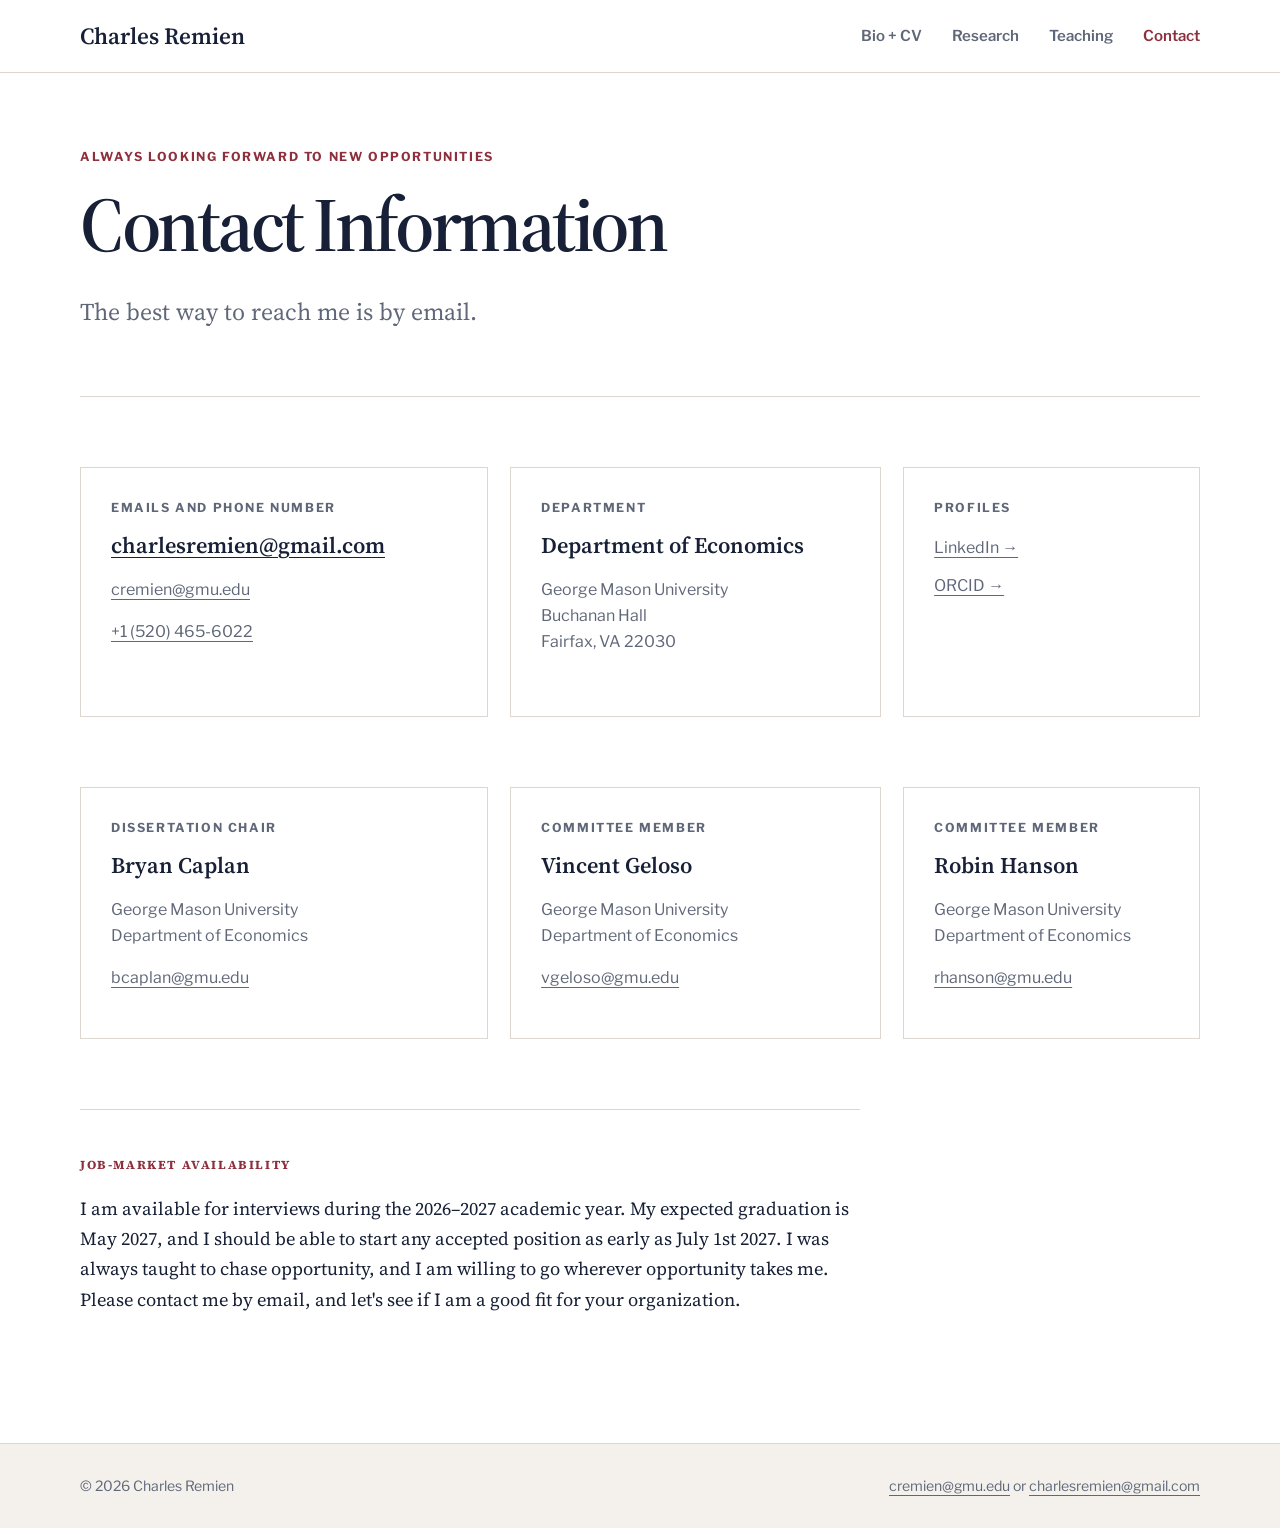
==== contact.html @ 0e4fc5bb "Initial commit: economics job market website" ====
<!DOCTYPE html>
<html lang="en">
<head>
  <meta charset="UTF-8">
  <meta name="viewport" content="width=device-width, initial-scale=1.0">
  <meta name="description" content="Contact Charles Remien">
  <title>Contact | Charles Remien</title>
  <link rel="preconnect" href="https://fonts.googleapis.com">
  <link rel="preconnect" href="https://fonts.gstatic.com" crossorigin>
  <link href="https://fonts.googleapis.com/css2?family=Libre+Franklin:wght@400;500;600;700&family=Source+Serif+4:opsz,wght@8..60,400;8..60,600&display=swap" rel="stylesheet">
  <link rel="stylesheet" href="assets/css/style.css">
</head>
<body>
  <header class="site-header">
    <div class="container nav-wrap">
      <a class="site-name" href="index.html">Charles Remien</a>
      <button class="menu-button" aria-label="Open navigation" aria-expanded="false">Menu</button>
      <nav class="site-nav" aria-label="Main navigation">
        <a href="index.html">Bio + CV</a>
        <a href="research.html">Research</a>
        <a href="teaching.html">Teaching</a>
        <a class="active" href="contact.html">Contact</a>
      </nav>
    </div>
  </header>

  <main class="page-main container">
    <header class="page-header">
      <p class="eyebrow">Always looking forward to new opportunities</p>
      <h1>Contact Information</h1>
      <p class="lead narrow">
        The best way to reach me is by email.
      </p>
    </header>

    <section class="contact-layout">
      <div class="card contact-card">
        <p class="section-label">Emails and Phone Number</p>
        <h2><a href="mailto:charlesremien@gmail.com">charlesremien@gmail.com</a></h2>
        <p><a href="mailto:cremien@gmu.edu">cremien@gmu.edu</a></p>
        <p><a href="tel:+15204656022">+1 (520) 465-6022</a></p>
      </div>

      <div class="card contact-card">
        <p class="section-label">Department</p>
        <h2>Department of Economics</h2>
        <p>
          George Mason University<br>
          Buchanan Hall<br>
          Fairfax, VA 22030
        </p>
      </div>

      <div class="card contact-card">
        <p class="section-label">Profiles</p>
        <ul class="profile-links">
          <li><a href="https://www.linkedin.com/in/charlesremien/">LinkedIn →</a></li>
          <li><a href="https://orcid.org/0009-0003-9861-1298">ORCID →</a></li>
        </ul>
      </div>
    </section>

    <section class="contact-layout">
      <div class="card contact-card">
        <p class="section-label">Dissertation Chair</p>
        <h2>Bryan Caplan</h2>
        <p>
          George Mason University<br>
          Department of Economics
        </p>
        <p><a href="mailto:bcaplan@gmu.edu">bcaplan@gmu.edu</a></p>
      </div>

      <div class="card contact-card">
        <p class="section-label">Committee Member</p>
        <h2>Vincent Geloso</h2>
        <p>
          George Mason University<br>
          Department of Economics
        </p>
        <p><a href="mailto:vgeloso@gmu.edu">vgeloso@gmu.edu</a></p>
      </div>

      <div class="card contact-card">
        <p class="section-label">Committee Member</p>
        <h2>Robin Hanson</h2>
        <p>
          George Mason University<br>
          Department of Economics
        </p>
        <p><a href="mailto:rhanson@gmu.edu">rhanson@gmu.edu</a></p>
      </div>
    </section>

    <section class="availability">
      <p class="section-label">Job-market availability</p>
      <p>
        I am available for interviews during the 2026–2027 academic year. My
        expected graduation is May 2027, and I should be able to start any
        accepted position as early as July 1st 2027. I was always taught to
        chase opportunity, and I am willing to go wherever opportunity takes
        me. Please contact me by email, and let's see if I am a good fit for
        your organization.
      </p>
    </section>
  </main>

  <footer class="site-footer">
    <div class="container footer-wrap">
      <p>© <span id="year"></span> Charles Remien</p>
      <p><a href="mailto:cremien@gmu.edu">cremien@gmu.edu</a> or <a href="mailto:charlesremien@gmail.com">charlesremien@gmail.com</a></p>
    </div>
  </footer>

  <script src="assets/js/main.js"></script>
</body>
</html>
---- assets/css/style.css ----
:root {
  --ink: #172036;
  --muted: #5f6778;
  --accent: #8d2f3c;
  --accent-dark: #68212b;
  --paper: #ffffff;
  --soft: #f4f1ec;
  --line: #dcd8d1;
  --max-width: 1120px;
}

* {
  box-sizing: border-box;
}

html {
  scroll-behavior: smooth;
}

body {
  margin: 0;
  color: var(--ink);
  background: var(--paper);
  font-family: "Libre Franklin", Arial, sans-serif;
  line-height: 1.65;
}

a {
  color: inherit;
  text-decoration-thickness: 1px;
  text-underline-offset: 4px;
}

img {
  max-width: 100%;
}

.container {
  width: min(calc(100% - 40px), var(--max-width));
  margin-inline: auto;
}

.site-header {
  position: sticky;
  top: 0;
  z-index: 10;
  background: rgba(255, 255, 255, 0.96);
  border-bottom: 1px solid var(--line);
  backdrop-filter: blur(10px);
}

.nav-wrap {
  min-height: 72px;
  display: flex;
  align-items: center;
  justify-content: space-between;
  gap: 30px;
}

.site-name {
  font-family: "Source Serif 4", Georgia, serif;
  font-size: 1.45rem;
  font-weight: 600;
  text-decoration: none;
}

.site-nav {
  display: flex;
  align-items: center;
  gap: 30px;
}

.site-nav a {
  color: var(--muted);
  font-size: 0.94rem;
  font-weight: 600;
  text-decoration: none;
}

.site-nav a:hover,
.site-nav a.active {
  color: var(--accent);
}

.menu-button {
  display: none;
  padding: 8px 12px;
  color: var(--ink);
  background: transparent;
  border: 1px solid var(--line);
  border-radius: 4px;
  font: inherit;
}

.hero {
  min-height: 620px;
  display: grid;
  grid-template-columns: 1.35fr 0.65fr;
  align-items: center;
  gap: 90px;
  padding-block: 90px;
}

.eyebrow,
.section-label,
.course-level {
  margin: 0 0 14px;
  color: var(--accent);
  font-size: 0.77rem;
  font-weight: 700;
  letter-spacing: 0.13em;
  text-transform: uppercase;
}

h1,
h2 {
  font-family: "Source Serif 4", Georgia, serif;
  line-height: 1.14;
}

h1 {
  margin: 0 0 24px;
  font-size: clamp(3.1rem, 7vw, 5.9rem);
  font-weight: 600;
  letter-spacing: -0.045em;
}

h2 {
  margin-top: 0;
  font-size: clamp(1.55rem, 3vw, 2.2rem);
  font-weight: 600;
}

.lead {
  max-width: 720px;
  margin: 0;
  color: var(--muted);
  font-family: "Source Serif 4", Georgia, serif;
  font-size: clamp(1.2rem, 2vw, 1.5rem);
  line-height: 1.6;
}

.narrow {
  max-width: 760px;
}

.button-row {
  display: flex;
  flex-wrap: wrap;
  gap: 14px;
  margin-top: 34px;
}

.button {
  display: inline-block;
  padding: 12px 20px;
  border: 1px solid var(--accent);
  border-radius: 3px;
  font-size: 0.92rem;
  font-weight: 700;
  text-decoration: none;
}

.button.primary {
  color: #fff;
  background: var(--accent);
}

.button.primary:hover {
  background: var(--accent-dark);
}

.button.secondary {
  color: var(--accent);
}

.portrait-wrap {
  position: relative;
}

.portrait-wrap::before {
  content: "";
  position: absolute;
  inset: 22px -22px -22px 22px;
  background: var(--soft);
  z-index: -1;
}

.portrait {
  display: block;
  width: 100%;
  aspect-ratio: 4 / 5;
  object-fit: cover;
  border: 1px solid var(--line);
}

.section {
  padding-block: 92px;
}

.muted-section {
  background: var(--soft);
}

.two-column {
  display: grid;
  grid-template-columns: 0.65fr 1.35fr;
  gap: 80px;
}

.prose {
  max-width: 760px;
  color: #343b4a;
  font-family: "Source Serif 4", Georgia, serif;
  font-size: 1.16rem;
}

.prose p:first-child {
  margin-top: 0;
}

.card {
  border: 1px solid var(--line);
  background: #fff;
}

.cv-card {
  display: flex;
  align-items: center;
  justify-content: space-between;
  gap: 30px;
  padding: 34px;
}

.cv-card p {
  max-width: 700px;
  margin-bottom: 0;
  color: var(--muted);
}

.text-link,
.paper-links a {
  color: var(--accent);
  font-weight: 700;
  white-space: nowrap;
}

.page-main {
  padding-block: 74px 110px;
}

.page-header {
  padding-bottom: 65px;
  border-bottom: 1px solid var(--line);
}

.page-header h1 {
  max-width: 900px;
  font-size: clamp(2.8rem, 6vw, 5.2rem);
}

.research-section,
.section-block {
  padding-top: 70px;
}

.paper {
  padding: 30px 0;
  border-bottom: 1px solid var(--line);
}

.paper:first-of-type {
  border-top: 1px solid var(--line);
}

.featured-paper {
  padding: 34px;
  border: 1px solid var(--line);
  background: var(--soft);
}

.paper-heading {
  display: flex;
  justify-content: space-between;
  gap: 30px;
}

.paper h2 {
  margin-bottom: 8px;
  font-size: 1.62rem;
}

.paper-meta {
  margin: 0;
  color: var(--muted);
  font-size: 0.93rem;
}

.paper-links {
  display: flex;
  flex-wrap: wrap;
  align-items: flex-start;
  gap: 16px;
}

.paper-links a {
  font-size: 0.9rem;
}

.compact-paper .paper-links {
  margin-top: 16px;
}

.project-list,
.resource-list,
.profile-links {
  padding-left: 1.2rem;
}

.project-list li,
.resource-list li,
.profile-links li {
  margin-bottom: 12px;
}

.course-grid {
  display: grid;
  grid-template-columns: repeat(3, 1fr);
  gap: 22px;
}

.course-card {
  padding: 28px;
}

.course-card h2 {
  min-height: 2.4em;
  font-size: 1.45rem;
}

.course-card > p:not(.course-level) {
  color: var(--muted);
}

.tag-row {
  display: flex;
  flex-wrap: wrap;
  gap: 8px;
  margin: 22px 0;
}

.tag-row span {
  padding: 4px 9px;
  color: var(--muted);
  background: var(--soft);
  border-radius: 2px;
  font-size: 0.76rem;
}

.contact-layout {
  display: grid;
  grid-template-columns: 1.1fr 1fr 0.8fr;
  gap: 22px;
  padding-top: 70px;
}

.contact-card {
  min-height: 250px;
  padding: 30px;
}

.contact-card h2 {
  font-size: 1.4rem;
  overflow-wrap: anywhere;
}

.contact-card p,
.contact-card li {
  color: var(--muted);
}

.profile-links {
  list-style: none;
  padding: 0;
}

.availability {
  max-width: 780px;
  margin-top: 70px;
  padding-top: 45px;
  border-top: 1px solid var(--line);
  font-family: "Source Serif 4", Georgia, serif;
  font-size: 1.15rem;
}

.site-footer {
  padding-block: 30px;
  color: var(--muted);
  background: var(--soft);
  border-top: 1px solid var(--line);
  font-size: 0.88rem;
}

.footer-wrap {
  display: flex;
  justify-content: space-between;
  gap: 25px;
}

.footer-wrap p {
  margin: 0;
}

@media (max-width: 820px) {
  .menu-button {
    display: block;
  }

  .site-nav {
    position: absolute;
    top: 72px;
    left: 0;
    right: 0;
    display: none;
    flex-direction: column;
    align-items: flex-start;
    gap: 0;
    padding: 10px 20px 20px;
    background: #fff;
    border-bottom: 1px solid var(--line);
  }

  .site-nav.open {
    display: flex;
  }

  .site-nav a {
    width: 100%;
    padding: 12px 0;
  }

  .hero,
  .two-column,
  .contact-layout {
    grid-template-columns: 1fr;
  }

  .hero {
    gap: 55px;
    padding-block: 65px;
  }

  .portrait-wrap {
    max-width: 460px;
  }

  .two-column {
    gap: 22px;
  }

  .course-grid {
    grid-template-columns: 1fr;
  }

  .paper-heading,
  .cv-card {
    align-items: flex-start;
    flex-direction: column;
  }
}

@media (max-width: 520px) {
  .container {
    width: min(calc(100% - 28px), var(--max-width));
  }

  .hero,
  .section,
  .page-main {
    padding-block: 52px;
  }

  h1 {
    font-size: 3rem;
  }

  .featured-paper,
  .course-card,
  .contact-card,
  .cv-card {
    padding: 22px;
  }

  .footer-wrap {
    flex-direction: column;
  }
}
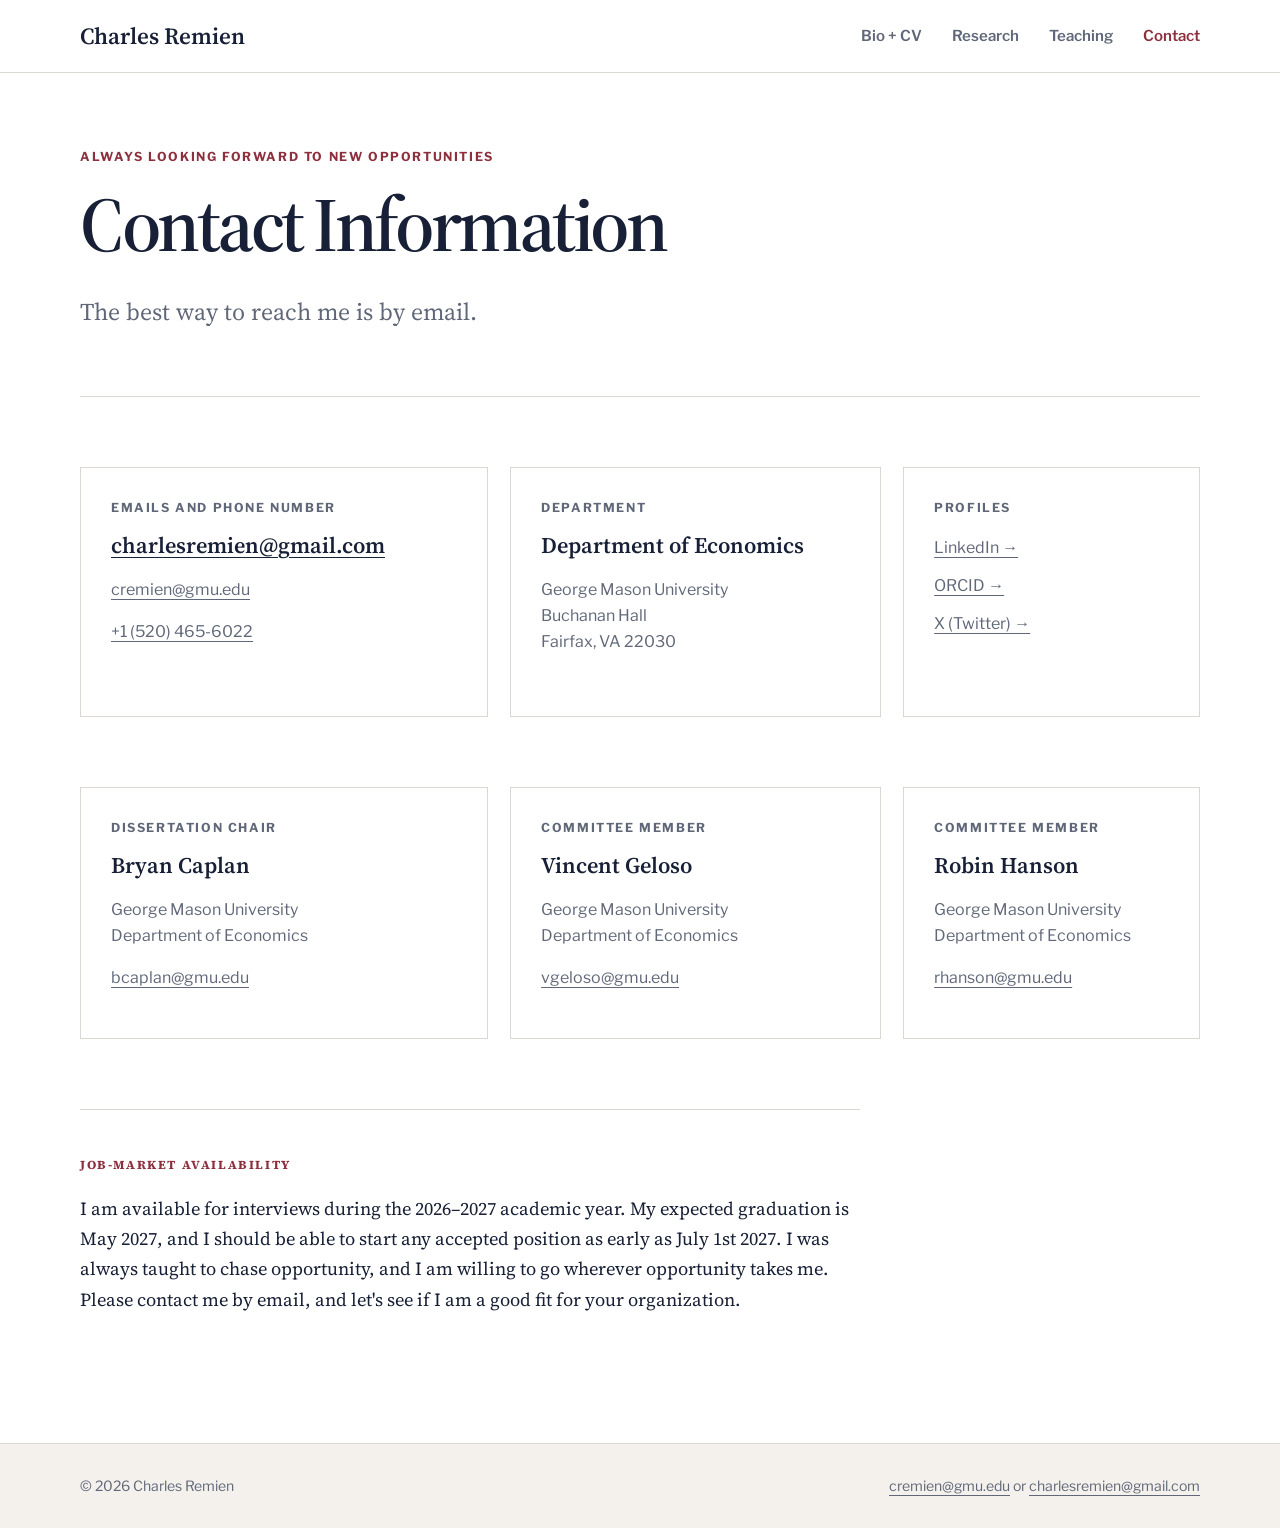
==== commit 943a4861: "Add X profile link; update Cuba and Mercenaries slides (SEA versions); add Romania slides Co-Authore" ====
--- a/contact.html
+++ b/contact.html
@@ -3,7 +3,7 @@
 <head>
   <meta charset="UTF-8">
   <meta name="viewport" content="width=device-width, initial-scale=1.0">
-  <meta name="description" content="Contact Charles Remien">
+  <meta name="description" content="Contact Charles Remien, Ph.D. candidate in Economics at George Mason University, on the 2026–27 job market. Email, phone, dissertation committee, and availability.">
   <title>Contact | Charles Remien</title>
   <link rel="preconnect" href="https://fonts.googleapis.com">
   <link rel="preconnect" href="https://fonts.gstatic.com" crossorigin>
@@ -56,6 +56,7 @@
         <ul class="profile-links">
           <li><a href="https://www.linkedin.com/in/charlesremien/">LinkedIn →</a></li>
           <li><a href="https://orcid.org/0009-0003-9861-1298">ORCID →</a></li>
+          <li><a href="https://x.com/CharlesRemien">X (Twitter) →</a></li>
         </ul>
       </div>
     </section>
--- a/assets/css/style.css
+++ b/assets/css/style.css
@@ -196,6 +196,14 @@
 
 .section {
   padding-block: 92px;
+}
+
+.section.section-tight-bottom {
+  padding-bottom: 28px;
+}
+
+.section.section-tight-top {
+  padding-top: 28px;
 }
 
 .muted-section {
